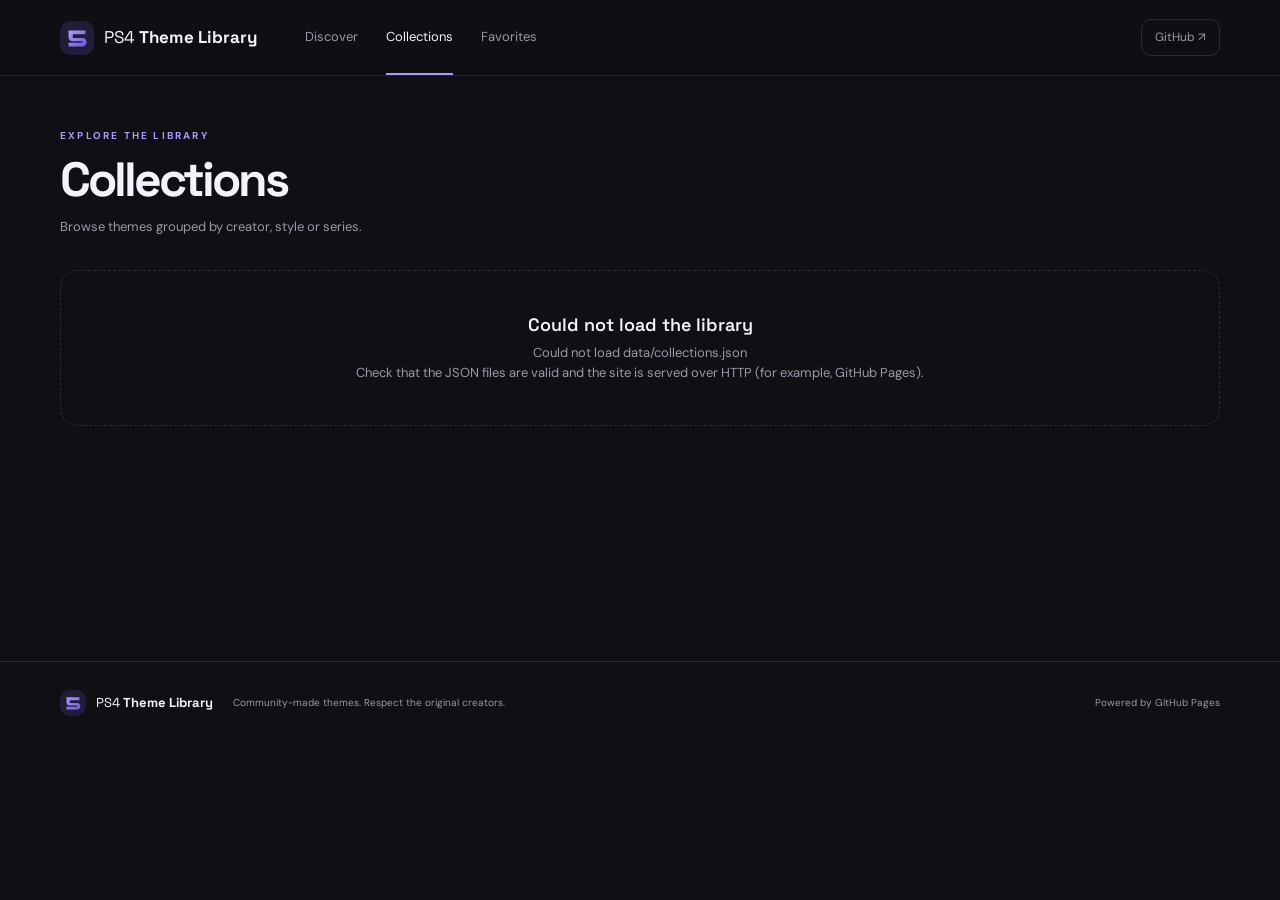
==== pages/collection.html @ 7df4ff46 "Add files via upload" ====
<!doctype html>
<html lang="en">
<head>
  <meta charset="utf-8"><meta name="viewport" content="width=device-width, initial-scale=1">
  <meta name="theme-color" content="#101014"><title>Collections · PS4 Theme Library</title>
  <link rel="icon" href="../assets/logo.svg" type="image/svg+xml"><link rel="stylesheet" href="../styles.css">
  <script defer src="../app.js"></script>
</head>
<body data-page="collections">
  <header class="site-header">
    <a class="brand" href="../"><img src="../assets/logo.svg" alt="" width="34" height="34"><span>PS4 <b>Theme Library</b></span></a>
    <nav class="main-nav"><a href="../">Discover</a><a class="active" href="collection.html">Collections</a><a href="favorites.html">Favorites</a></nav>
    <a class="github-link" href="https://github.com/" target="_blank" rel="noreferrer">GitHub ↗</a>
  </header>
  <main class="container page-container">
    <div class="page-intro"><p class="eyebrow">EXPLORE THE LIBRARY</p><h1>Collections</h1><p>Browse themes grouped by creator, style or series.</p></div>
    <div id="all-collections" class="collection-grid"><div class="loading-state">Loading collections…</div></div>
  </main>
  <footer class="site-footer"><a class="brand footer-brand" href="../"><img src="../assets/logo.svg" alt="" width="26" height="26"><span>PS4 <b>Theme Library</b></span></a><p>Community-made themes. Respect the original creators.</p><span>Powered by GitHub Pages</span></footer>
  <div id="toast" class="toast" role="status" aria-live="polite"></div>
</body></html>
---- styles.css ----
@import url('https://fonts.googleapis.com/css2?family=DM+Sans:wght@400;500;600;700&family=Space+Grotesk:wght@400;500;600;700&display=swap');
:root{color-scheme:dark;--bg:#101014;--panel:#17171e;--panel2:#1d1d26;--line:#2b2b36;--text:#f4f2fa;--muted:#9b98a8;--accent:#a99aff;--accent2:#7967e8;--radius:18px}
*{box-sizing:border-box}html{scroll-behavior:smooth}body{margin:0;background:var(--bg);color:var(--text);font-family:'DM Sans',sans-serif;line-height:1.55}a{color:inherit;text-decoration:none}button,input,select{font:inherit}.container{width:min(1160px,calc(100% - 44px));margin:0 auto}.site-header{height:76px;padding:0 max(22px,calc((100% - 1160px)/2));display:flex;align-items:center;gap:48px;border-bottom:1px solid rgba(255,255,255,.07);background:rgba(16,16,20,.92);position:sticky;top:0;z-index:10;backdrop-filter:blur(18px)}.brand{display:flex;align-items:center;gap:10px;font-family:'Space Grotesk',sans-serif;font-size:17px;white-space:nowrap}.brand img{border-radius:10px}.brand b{font-weight:700}.main-nav{display:flex;gap:28px;height:100%;align-items:center;color:var(--muted);font-size:13px}.main-nav a{height:100%;display:flex;align-items:center;position:relative}.main-nav a:hover,.main-nav a.active{color:var(--text)}.main-nav a.active:after{content:"";height:2px;background:var(--accent);position:absolute;bottom:0;left:0;right:0}.nav-count{font-size:10px;background:#343044;border-radius:20px;padding:1px 6px;margin-left:5px}.github-link{margin-left:auto;font-size:12px;color:var(--muted);border:1px solid var(--line);padding:8px 13px;border-radius:10px}.github-link:hover{color:var(--text);border-color:#61568e}.hero{min-height:430px;display:grid;grid-template-columns:1fr 1fr;align-items:center;position:relative;overflow:hidden;border-bottom:1px solid var(--line)}.hero-copy{padding:68px 0;position:relative;z-index:1}.eyebrow{color:var(--accent);font-size:10px;font-weight:700;letter-spacing:2.2px;margin:0 0 12px}.hero h1,.page-intro h1{font:700 clamp(42px,6vw,68px)/1.02 'Space Grotesk',sans-serif;letter-spacing:-3px;margin:0}.hero h1 span{color:var(--accent)}.hero-description{max-width:390px;color:var(--muted);font-size:15px;margin:20px 0 26px}.button{border:0;border-radius:11px;padding:11px 17px;font-weight:700;font-size:12px;cursor:pointer;display:inline-flex;align-items:center;justify-content:center;gap:12px;transition:.2s}.button:hover{transform:translateY(-2px)}.button-primary{background:var(--accent);color:#171321}.button-quiet{background:#24232e;color:var(--text);border:1px solid var(--line)}.hero-art{height:350px;position:relative;overflow:hidden;background:radial-gradient(ellipse at 60% 45%,#39305f 0%,#191724 45%,transparent 72%)}.orb{position:absolute;border-radius:50%;filter:blur(1px)}.orb-one{width:250px;height:250px;right:12%;top:10%;background:linear-gradient(135deg,#a99aff55,#5544a422);box-shadow:0 0 90px #8671ff33}.orb-two{width:130px;height:130px;right:5%;bottom:5%;background:#6d5bd522}.hero-console{position:absolute;width:340px;height:145px;right:10%;top:32%;transform:skewY(-12deg) rotate(-4deg);border-radius:20px;background:linear-gradient(145deg,#343341,#111116 70%);box-shadow:0 35px 55px #0009,inset 0 2px 2px #ffffff22}.hero-console:before{content:"";position:absolute;left:18px;right:18px;top:13px;height:2px;background:#aaa5bf44}.console-line{position:absolute;right:30px;top:25px;width:5px;height:5px;border-radius:50%;background:#b8aaff;box-shadow:0 0 12px #b8aaff}.console-light{position:absolute;left:22px;bottom:17px;width:80px;height:2px;background:#a99aff88}.hero-art-label{position:absolute;right:10%;bottom:15%;font-size:9px;letter-spacing:3px;color:#b8b1d6}.stats-row{display:flex;gap:65px;padding:26px 0 36px;border-bottom:1px solid var(--line)}.stats-row div{display:flex;align-items:baseline;gap:9px}.stats-row strong{font:600 24px 'Space Grotesk'}.stats-row span{font-size:12px;color:var(--muted)}.section-block{padding:46px 0 8px}.section-heading{display:flex;justify-content:space-between;align-items:end;margin-bottom:22px}.section-heading h2{font:600 27px 'Space Grotesk';margin:0;letter-spacing:-.8px}.section-heading .eyebrow{margin-bottom:4px}.text-link{font-size:12px;color:var(--accent)}.toolbar{display:grid;grid-template-columns:minmax(220px,1fr) 145px 180px 150px;gap:10px;margin-bottom:22px}.search-box{height:43px;border:1px solid var(--line);border-radius:11px;background:var(--panel);display:flex;align-items:center;padding:0 13px;gap:10px;color:var(--muted)}.search-box span{font-size:23px}.search-box input{border:0;outline:0;background:transparent;color:var(--text);width:100%;font-size:12px}.toolbar select{background:var(--panel);color:var(--text);border:1px solid var(--line);border-radius:11px;padding:0 11px;font-size:11px;outline:none}.theme-grid{display:grid;grid-template-columns:repeat(3,minmax(0,1fr));gap:18px}.theme-card{background:var(--panel);border:1px solid var(--line);border-radius:var(--radius);overflow:hidden;transition:.22s;min-width:0}.theme-card:hover,.collection-card:hover{transform:translateY(-4px);border-color:#514875;box-shadow:0 15px 35px #0003}.theme-image{display:block;position:relative;aspect-ratio:16/9;background:#242333;overflow:hidden}.theme-image img{width:100%;height:100%;object-fit:cover;display:block;transition:transform .35s}.theme-card:hover .theme-image img{transform:scale(1.04)}.type-pill{position:absolute;left:12px;top:12px;background:#11121bd9;border:1px solid #ffffff25;color:#eee;border-radius:20px;padding:4px 9px;font-size:9px;text-transform:uppercase;letter-spacing:1px}.favorite-button{position:absolute;right:11px;top:10px;width:32px;height:32px;border-radius:50%;border:1px solid #ffffff30;background:#11121bd9;color:white;cursor:pointer;font-size:16px}.favorite-button.is-favorite{color:#ff8fb1}.card-content{padding:15px}.card-topline{display:flex;align-items:center;justify-content:space-between;gap:8px}.card-title{font:600 16px 'Space Grotesk';margin:0;overflow:hidden;text-overflow:ellipsis;white-space:nowrap}.rating-mini{color:#e9c77a;font-size:11px;white-space:nowrap}.card-description{font-size:11px;color:var(--muted);margin:7px 0 13px;min-height:34px}.card-meta{display:flex;align-items:center;justify-content:space-between;color:var(--muted);font-size:10px}.card-meta a{color:var(--accent)}.collection-grid{display:grid;grid-template-columns:repeat(2,minmax(0,1fr));gap:18px}.collection-card{display:grid;grid-template-columns:42% 1fr;background:var(--panel);border:1px solid var(--line);border-radius:var(--radius);overflow:hidden;transition:.2s}.collection-card img{width:100%;height:100%;min-height:150px;object-fit:cover}.collection-card-content{padding:19px}.collection-card h3{font:600 18px 'Space Grotesk';margin:0 0 6px}.collection-card p{font-size:11px;color:var(--muted);margin:0 0 14px}.collection-card small{font-size:10px;color:var(--accent)}.compact-grid{grid-template-columns:repeat(3,minmax(0,1fr))}.compact-grid .card-description{display:none}.result-count{font-size:11px;color:var(--muted);margin:15px 0 0}.page-container{min-height:65vh;padding-top:52px;padding-bottom:60px}.page-intro{margin-bottom:32px}.page-intro h1{font-size:48px}.page-intro>p:last-child{color:var(--muted);font-size:13px}.detail-back{font-size:12px;color:var(--muted);display:inline-block;margin-bottom:25px}.detail-layout{display:grid;grid-template-columns:minmax(0,1.35fr) minmax(280px,.8fr);gap:36px;align-items:start}.detail-preview{width:100%;aspect-ratio:16/9;object-fit:cover;border-radius:var(--radius);border:1px solid var(--line);background:var(--panel)}.detail-info h1{font:700 clamp(30px,4vw,46px)/1.1 'Space Grotesk';letter-spacing:-1.5px;margin:10px 0}.detail-info>p{color:var(--muted);font-size:13px}.detail-actions{display:flex;gap:10px;flex-wrap:wrap;margin:22px 0}.metadata-list{border-top:1px solid var(--line);margin-top:22px}.metadata-row{display:flex;justify-content:space-between;gap:12px;padding:12px 0;border-bottom:1px solid var(--line);font-size:11px}.metadata-row span:first-child{color:var(--muted)}.tag-list{display:flex;gap:7px;flex-wrap:wrap;margin-top:16px}.tag{background:#292638;color:#c9c0ff;border-radius:20px;padding:5px 9px;font-size:10px}.rating-box{margin-top:22px;padding:17px;background:var(--panel);border:1px solid var(--line);border-radius:14px}.rating-box strong{font-size:12px}.stars{display:flex;gap:5px;margin-top:10px}.star-button{border:0;background:transparent;color:#514b61;font-size:25px;cursor:pointer;padding:0}.star-button.selected,.star-button:hover{color:#e9c77a}.empty-state,.loading-state{grid-column:1/-1;padding:42px 20px;text-align:center;color:var(--muted);border:1px dashed var(--line);border-radius:var(--radius);font-size:13px}.empty-state strong{display:block;color:var(--text);font:600 18px 'Space Grotesk';margin-bottom:7px}.site-footer{border-top:1px solid var(--line);padding:28px max(22px,calc((100% - 1160px)/2));display:flex;align-items:center;gap:20px;color:var(--muted);font-size:10px}.footer-brand{font-size:13px;color:var(--text)}.site-footer p{margin:0}.site-footer>span{margin-left:auto}.toast{position:fixed;bottom:22px;left:50%;transform:translate(-50%,20px);opacity:0;background:#292638;border:1px solid #514875;color:var(--text);padding:11px 17px;border-radius:10px;font-size:12px;z-index:30;pointer-events:none;transition:.2s}.toast.show{opacity:1;transform:translate(-50%,0)}.collection-detail-head{display:grid;grid-template-columns:240px 1fr;gap:25px;align-items:center;margin-bottom:35px}.collection-detail-head img{width:100%;aspect-ratio:16/9;object-fit:cover;border-radius:15px}.collection-detail-head h1{font:700 36px 'Space Grotesk';margin:0}.collection-detail-head p{color:var(--muted);font-size:12px}
@media(max-width:800px){.site-header{gap:20px}.main-nav{gap:15px}.hero{min-height:370px}.hero-art{transform:scale(.85);transform-origin:center right}.toolbar{grid-template-columns:1fr 1fr}.search-box{grid-column:1/-1}.theme-grid,.compact-grid{grid-template-columns:repeat(2,minmax(0,1fr))}.detail-layout{grid-template-columns:1fr}.detail-info{max-width:650px}}
@media(max-width:560px){.container{width:calc(100% - 32px)}.site-header{height:65px;padding:0 16px;gap:12px}.brand{font-size:13px;gap:7px}.brand img{width:29px;height:29px}.main-nav{gap:12px;font-size:10px}.github-link{display:none}.hero{display:block;min-height:390px}.hero-copy{padding:60px 0 40px}.hero h1{font-size:49px}.hero-art{position:absolute;right:-100px;bottom:-85px;width:320px;height:250px;opacity:.65}.hero-console{width:260px;height:110px}.stats-row{gap:20px;justify-content:space-between}.stats-row strong{font-size:20px}.stats-row span{font-size:10px}.section-block{padding-top:35px}.section-heading h2{font-size:23px}.toolbar{grid-template-columns:1fr 1fr}.toolbar select{height:42px}.theme-grid,.compact-grid{grid-template-columns:1fr 1fr;gap:10px}.card-content{padding:11px}.card-title{font-size:13px}.card-description{font-size:10px}.collection-grid{grid-template-columns:1fr}.collection-card{grid-template-columns:38% 1fr}.collection-card-content{padding:13px}.collection-card h3{font-size:15px}.page-container{padding-top:38px}.page-intro h1{font-size:40px}.site-footer{padding:24px 16px;flex-wrap:wrap;gap:10px}.site-footer>span{margin-left:0;width:100%}.collection-detail-head{grid-template-columns:1fr}.collection-detail-head img{max-height:190px}.collection-detail-head h1{font-size:30px}}
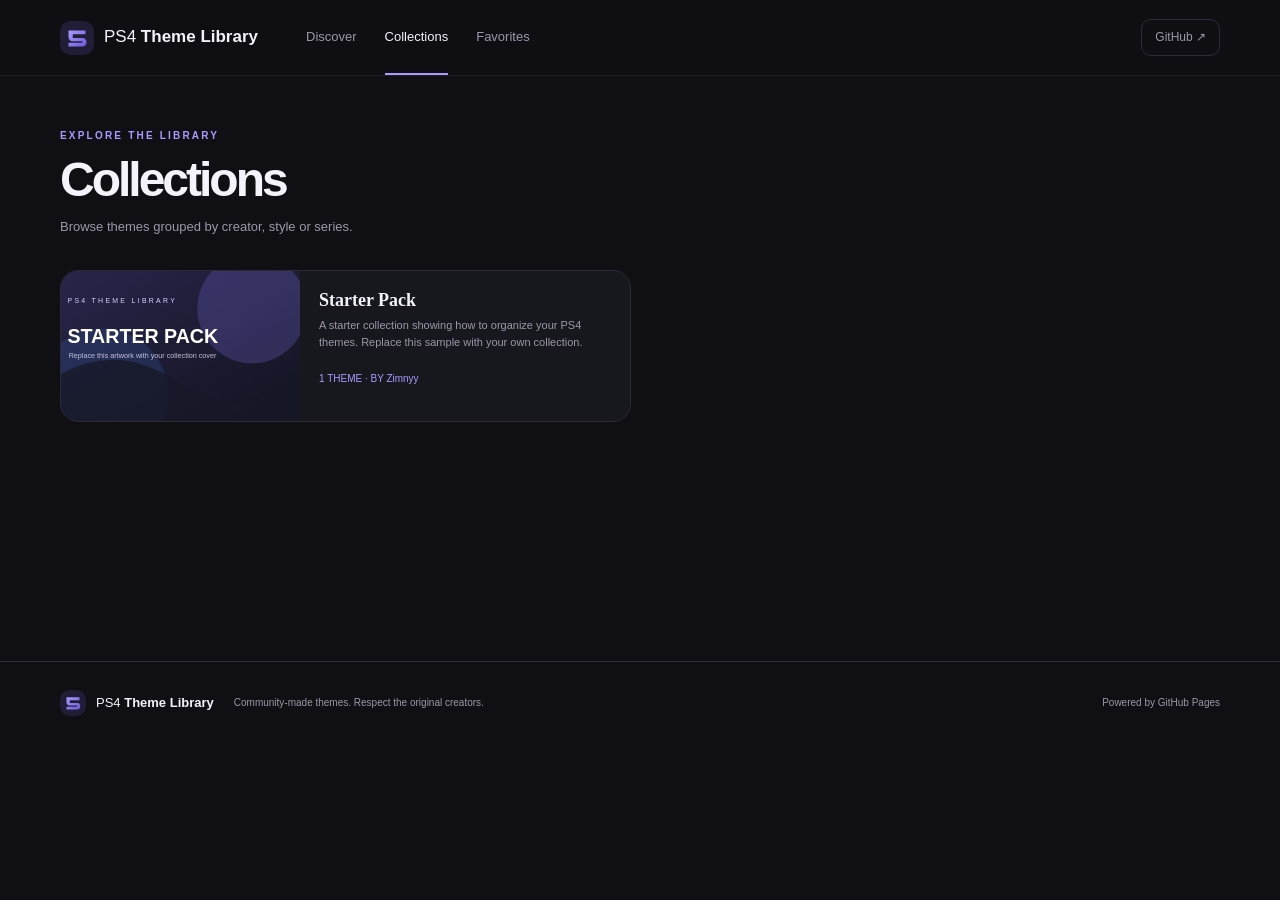
==== commit 9e673d07: "Fix site paths and add archive workflow Co-authored-by: copilot-swe-agent[bot] <198982749+Copilot@us" ====
--- a/pages/collection.html
+++ b/pages/collection.html
@@ -10,7 +10,7 @@
   <header class="site-header">
     <a class="brand" href="../"><img src="../assets/logo.svg" alt="" width="34" height="34"><span>PS4 <b>Theme Library</b></span></a>
     <nav class="main-nav"><a href="../">Discover</a><a class="active" href="collection.html">Collections</a><a href="favorites.html">Favorites</a></nav>
-    <a class="github-link" href="https://github.com/" target="_blank" rel="noreferrer">GitHub ↗</a>
+    <a class="github-link" href="https://github.com/ZimnyySTD/PS4-Themes" target="_blank" rel="noreferrer">GitHub ↗</a>
   </header>
   <main class="container page-container">
     <div class="page-intro"><p class="eyebrow">EXPLORE THE LIBRARY</p><h1>Collections</h1><p>Browse themes grouped by creator, style or series.</p></div>
--- a/styles.css
+++ b/styles.css
@@ -1,5 +1,4 @@
-@import url('https://fonts.googleapis.com/css2?family=DM+Sans:wght@400;500;600;700&family=Space+Grotesk:wght@400;500;600;700&display=swap');
 :root{color-scheme:dark;--bg:#101014;--panel:#17171e;--panel2:#1d1d26;--line:#2b2b36;--text:#f4f2fa;--muted:#9b98a8;--accent:#a99aff;--accent2:#7967e8;--radius:18px}
-*{box-sizing:border-box}html{scroll-behavior:smooth}body{margin:0;background:var(--bg);color:var(--text);font-family:'DM Sans',sans-serif;line-height:1.55}a{color:inherit;text-decoration:none}button,input,select{font:inherit}.container{width:min(1160px,calc(100% - 44px));margin:0 auto}.site-header{height:76px;padding:0 max(22px,calc((100% - 1160px)/2));display:flex;align-items:center;gap:48px;border-bottom:1px solid rgba(255,255,255,.07);background:rgba(16,16,20,.92);position:sticky;top:0;z-index:10;backdrop-filter:blur(18px)}.brand{display:flex;align-items:center;gap:10px;font-family:'Space Grotesk',sans-serif;font-size:17px;white-space:nowrap}.brand img{border-radius:10px}.brand b{font-weight:700}.main-nav{display:flex;gap:28px;height:100%;align-items:center;color:var(--muted);font-size:13px}.main-nav a{height:100%;display:flex;align-items:center;position:relative}.main-nav a:hover,.main-nav a.active{color:var(--text)}.main-nav a.active:after{content:"";height:2px;background:var(--accent);position:absolute;bottom:0;left:0;right:0}.nav-count{font-size:10px;background:#343044;border-radius:20px;padding:1px 6px;margin-left:5px}.github-link{margin-left:auto;font-size:12px;color:var(--muted);border:1px solid var(--line);padding:8px 13px;border-radius:10px}.github-link:hover{color:var(--text);border-color:#61568e}.hero{min-height:430px;display:grid;grid-template-columns:1fr 1fr;align-items:center;position:relative;overflow:hidden;border-bottom:1px solid var(--line)}.hero-copy{padding:68px 0;position:relative;z-index:1}.eyebrow{color:var(--accent);font-size:10px;font-weight:700;letter-spacing:2.2px;margin:0 0 12px}.hero h1,.page-intro h1{font:700 clamp(42px,6vw,68px)/1.02 'Space Grotesk',sans-serif;letter-spacing:-3px;margin:0}.hero h1 span{color:var(--accent)}.hero-description{max-width:390px;color:var(--muted);font-size:15px;margin:20px 0 26px}.button{border:0;border-radius:11px;padding:11px 17px;font-weight:700;font-size:12px;cursor:pointer;display:inline-flex;align-items:center;justify-content:center;gap:12px;transition:.2s}.button:hover{transform:translateY(-2px)}.button-primary{background:var(--accent);color:#171321}.button-quiet{background:#24232e;color:var(--text);border:1px solid var(--line)}.hero-art{height:350px;position:relative;overflow:hidden;background:radial-gradient(ellipse at 60% 45%,#39305f 0%,#191724 45%,transparent 72%)}.orb{position:absolute;border-radius:50%;filter:blur(1px)}.orb-one{width:250px;height:250px;right:12%;top:10%;background:linear-gradient(135deg,#a99aff55,#5544a422);box-shadow:0 0 90px #8671ff33}.orb-two{width:130px;height:130px;right:5%;bottom:5%;background:#6d5bd522}.hero-console{position:absolute;width:340px;height:145px;right:10%;top:32%;transform:skewY(-12deg) rotate(-4deg);border-radius:20px;background:linear-gradient(145deg,#343341,#111116 70%);box-shadow:0 35px 55px #0009,inset 0 2px 2px #ffffff22}.hero-console:before{content:"";position:absolute;left:18px;right:18px;top:13px;height:2px;background:#aaa5bf44}.console-line{position:absolute;right:30px;top:25px;width:5px;height:5px;border-radius:50%;background:#b8aaff;box-shadow:0 0 12px #b8aaff}.console-light{position:absolute;left:22px;bottom:17px;width:80px;height:2px;background:#a99aff88}.hero-art-label{position:absolute;right:10%;bottom:15%;font-size:9px;letter-spacing:3px;color:#b8b1d6}.stats-row{display:flex;gap:65px;padding:26px 0 36px;border-bottom:1px solid var(--line)}.stats-row div{display:flex;align-items:baseline;gap:9px}.stats-row strong{font:600 24px 'Space Grotesk'}.stats-row span{font-size:12px;color:var(--muted)}.section-block{padding:46px 0 8px}.section-heading{display:flex;justify-content:space-between;align-items:end;margin-bottom:22px}.section-heading h2{font:600 27px 'Space Grotesk';margin:0;letter-spacing:-.8px}.section-heading .eyebrow{margin-bottom:4px}.text-link{font-size:12px;color:var(--accent)}.toolbar{display:grid;grid-template-columns:minmax(220px,1fr) 145px 180px 150px;gap:10px;margin-bottom:22px}.search-box{height:43px;border:1px solid var(--line);border-radius:11px;background:var(--panel);display:flex;align-items:center;padding:0 13px;gap:10px;color:var(--muted)}.search-box span{font-size:23px}.search-box input{border:0;outline:0;background:transparent;color:var(--text);width:100%;font-size:12px}.toolbar select{background:var(--panel);color:var(--text);border:1px solid var(--line);border-radius:11px;padding:0 11px;font-size:11px;outline:none}.theme-grid{display:grid;grid-template-columns:repeat(3,minmax(0,1fr));gap:18px}.theme-card{background:var(--panel);border:1px solid var(--line);border-radius:var(--radius);overflow:hidden;transition:.22s;min-width:0}.theme-card:hover,.collection-card:hover{transform:translateY(-4px);border-color:#514875;box-shadow:0 15px 35px #0003}.theme-image{display:block;position:relative;aspect-ratio:16/9;background:#242333;overflow:hidden}.theme-image img{width:100%;height:100%;object-fit:cover;display:block;transition:transform .35s}.theme-card:hover .theme-image img{transform:scale(1.04)}.type-pill{position:absolute;left:12px;top:12px;background:#11121bd9;border:1px solid #ffffff25;color:#eee;border-radius:20px;padding:4px 9px;font-size:9px;text-transform:uppercase;letter-spacing:1px}.favorite-button{position:absolute;right:11px;top:10px;width:32px;height:32px;border-radius:50%;border:1px solid #ffffff30;background:#11121bd9;color:white;cursor:pointer;font-size:16px}.favorite-button.is-favorite{color:#ff8fb1}.card-content{padding:15px}.card-topline{display:flex;align-items:center;justify-content:space-between;gap:8px}.card-title{font:600 16px 'Space Grotesk';margin:0;overflow:hidden;text-overflow:ellipsis;white-space:nowrap}.rating-mini{color:#e9c77a;font-size:11px;white-space:nowrap}.card-description{font-size:11px;color:var(--muted);margin:7px 0 13px;min-height:34px}.card-meta{display:flex;align-items:center;justify-content:space-between;color:var(--muted);font-size:10px}.card-meta a{color:var(--accent)}.collection-grid{display:grid;grid-template-columns:repeat(2,minmax(0,1fr));gap:18px}.collection-card{display:grid;grid-template-columns:42% 1fr;background:var(--panel);border:1px solid var(--line);border-radius:var(--radius);overflow:hidden;transition:.2s}.collection-card img{width:100%;height:100%;min-height:150px;object-fit:cover}.collection-card-content{padding:19px}.collection-card h3{font:600 18px 'Space Grotesk';margin:0 0 6px}.collection-card p{font-size:11px;color:var(--muted);margin:0 0 14px}.collection-card small{font-size:10px;color:var(--accent)}.compact-grid{grid-template-columns:repeat(3,minmax(0,1fr))}.compact-grid .card-description{display:none}.result-count{font-size:11px;color:var(--muted);margin:15px 0 0}.page-container{min-height:65vh;padding-top:52px;padding-bottom:60px}.page-intro{margin-bottom:32px}.page-intro h1{font-size:48px}.page-intro>p:last-child{color:var(--muted);font-size:13px}.detail-back{font-size:12px;color:var(--muted);display:inline-block;margin-bottom:25px}.detail-layout{display:grid;grid-template-columns:minmax(0,1.35fr) minmax(280px,.8fr);gap:36px;align-items:start}.detail-preview{width:100%;aspect-ratio:16/9;object-fit:cover;border-radius:var(--radius);border:1px solid var(--line);background:var(--panel)}.detail-info h1{font:700 clamp(30px,4vw,46px)/1.1 'Space Grotesk';letter-spacing:-1.5px;margin:10px 0}.detail-info>p{color:var(--muted);font-size:13px}.detail-actions{display:flex;gap:10px;flex-wrap:wrap;margin:22px 0}.metadata-list{border-top:1px solid var(--line);margin-top:22px}.metadata-row{display:flex;justify-content:space-between;gap:12px;padding:12px 0;border-bottom:1px solid var(--line);font-size:11px}.metadata-row span:first-child{color:var(--muted)}.tag-list{display:flex;gap:7px;flex-wrap:wrap;margin-top:16px}.tag{background:#292638;color:#c9c0ff;border-radius:20px;padding:5px 9px;font-size:10px}.rating-box{margin-top:22px;padding:17px;background:var(--panel);border:1px solid var(--line);border-radius:14px}.rating-box strong{font-size:12px}.stars{display:flex;gap:5px;margin-top:10px}.star-button{border:0;background:transparent;color:#514b61;font-size:25px;cursor:pointer;padding:0}.star-button.selected,.star-button:hover{color:#e9c77a}.empty-state,.loading-state{grid-column:1/-1;padding:42px 20px;text-align:center;color:var(--muted);border:1px dashed var(--line);border-radius:var(--radius);font-size:13px}.empty-state strong{display:block;color:var(--text);font:600 18px 'Space Grotesk';margin-bottom:7px}.site-footer{border-top:1px solid var(--line);padding:28px max(22px,calc((100% - 1160px)/2));display:flex;align-items:center;gap:20px;color:var(--muted);font-size:10px}.footer-brand{font-size:13px;color:var(--text)}.site-footer p{margin:0}.site-footer>span{margin-left:auto}.toast{position:fixed;bottom:22px;left:50%;transform:translate(-50%,20px);opacity:0;background:#292638;border:1px solid #514875;color:var(--text);padding:11px 17px;border-radius:10px;font-size:12px;z-index:30;pointer-events:none;transition:.2s}.toast.show{opacity:1;transform:translate(-50%,0)}.collection-detail-head{display:grid;grid-template-columns:240px 1fr;gap:25px;align-items:center;margin-bottom:35px}.collection-detail-head img{width:100%;aspect-ratio:16/9;object-fit:cover;border-radius:15px}.collection-detail-head h1{font:700 36px 'Space Grotesk';margin:0}.collection-detail-head p{color:var(--muted);font-size:12px}
+*{box-sizing:border-box}html{scroll-behavior:smooth}body{margin:0;background:var(--bg);color:var(--text);font-family:'DM Sans',sans-serif;line-height:1.55}a{color:inherit;text-decoration:none}button,input,select{font:inherit}.theme-card{position:relative}.container{width:min(1160px,calc(100% - 44px));margin:0 auto}.site-header{height:76px;padding:0 max(22px,calc((100% - 1160px)/2));display:flex;align-items:center;gap:48px;border-bottom:1px solid rgba(255,255,255,.07);background:rgba(16,16,20,.92);position:sticky;top:0;z-index:10;backdrop-filter:blur(18px)}.brand{display:flex;align-items:center;gap:10px;font-family:'Space Grotesk',sans-serif;font-size:17px;white-space:nowrap}.brand img{border-radius:10px}.brand b{font-weight:700}.main-nav{display:flex;gap:28px;height:100%;align-items:center;color:var(--muted);font-size:13px}.main-nav a{height:100%;display:flex;align-items:center;position:relative}.main-nav a:hover,.main-nav a.active{color:var(--text)}.main-nav a.active:after{content:"";height:2px;background:var(--accent);position:absolute;bottom:0;left:0;right:0}.nav-count{font-size:10px;background:#343044;border-radius:20px;padding:1px 6px;margin-left:5px}.github-link{margin-left:auto;font-size:12px;color:var(--muted);border:1px solid var(--line);padding:8px 13px;border-radius:10px}.github-link:hover{color:var(--text);border-color:#61568e}.hero{min-height:430px;display:grid;grid-template-columns:1fr 1fr;align-items:center;position:relative;overflow:hidden;border-bottom:1px solid var(--line)}.hero-copy{padding:68px 0;position:relative;z-index:1}.eyebrow{color:var(--accent);font-size:10px;font-weight:700;letter-spacing:2.2px;margin:0 0 12px}.hero h1,.page-intro h1{font:700 clamp(42px,6vw,68px)/1.02 'Space Grotesk',sans-serif;letter-spacing:-3px;margin:0}.hero h1 span{color:var(--accent)}.hero-description{max-width:390px;color:var(--muted);font-size:15px;margin:20px 0 26px}.button{border:0;border-radius:11px;padding:11px 17px;font-weight:700;font-size:12px;cursor:pointer;display:inline-flex;align-items:center;justify-content:center;gap:12px;transition:.2s}.button:hover{transform:translateY(-2px)}.button-primary{background:var(--accent);color:#171321}.button-quiet{background:#24232e;color:var(--text);border:1px solid var(--line)}.hero-art{height:350px;position:relative;overflow:hidden;background:radial-gradient(ellipse at 60% 45%,#39305f 0%,#191724 45%,transparent 72%)}.orb{position:absolute;border-radius:50%;filter:blur(1px)}.orb-one{width:250px;height:250px;right:12%;top:10%;background:linear-gradient(135deg,#a99aff55,#5544a422);box-shadow:0 0 90px #8671ff33}.orb-two{width:130px;height:130px;right:5%;bottom:5%;background:#6d5bd522}.hero-console{position:absolute;width:340px;height:145px;right:10%;top:32%;transform:skewY(-12deg) rotate(-4deg);border-radius:20px;background:linear-gradient(145deg,#343341,#111116 70%);box-shadow:0 35px 55px #0009,inset 0 2px 2px #ffffff22}.hero-console:before{content:"";position:absolute;left:18px;right:18px;top:13px;height:2px;background:#aaa5bf44}.console-line{position:absolute;right:30px;top:25px;width:5px;height:5px;border-radius:50%;background:#b8aaff;box-shadow:0 0 12px #b8aaff}.console-light{position:absolute;left:22px;bottom:17px;width:80px;height:2px;background:#a99aff88}.hero-art-label{position:absolute;right:10%;bottom:15%;font-size:9px;letter-spacing:3px;color:#b8b1d6}.stats-row{display:flex;gap:65px;padding:26px 0 36px;border-bottom:1px solid var(--line)}.stats-row div{display:flex;align-items:baseline;gap:9px}.stats-row strong{font:600 24px 'Space Grotesk'}.stats-row span{font-size:12px;color:var(--muted)}.section-block{padding:46px 0 8px}.section-heading{display:flex;justify-content:space-between;align-items:end;margin-bottom:22px}.section-heading h2{font:600 27px 'Space Grotesk';margin:0;letter-spacing:-.8px}.section-heading .eyebrow{margin-bottom:4px}.text-link{font-size:12px;color:var(--accent)}.toolbar{display:grid;grid-template-columns:minmax(220px,1fr) 145px 180px 150px;gap:10px;margin-bottom:22px}.search-box{height:43px;border:1px solid var(--line);border-radius:11px;background:var(--panel);display:flex;align-items:center;padding:0 13px;gap:10px;color:var(--muted)}.search-box span{font-size:23px}.search-box input{border:0;outline:0;background:transparent;color:var(--text);width:100%;font-size:12px}.toolbar select{background:var(--panel);color:var(--text);border:1px solid var(--line);border-radius:11px;padding:0 11px;font-size:11px;outline:none}.theme-grid{display:grid;grid-template-columns:repeat(3,minmax(0,1fr));gap:18px}.theme-card{background:var(--panel);border:1px solid var(--line);border-radius:var(--radius);overflow:hidden;transition:.22s;min-width:0}.theme-card:hover,.collection-card:hover{transform:translateY(-4px);border-color:#514875;box-shadow:0 15px 35px #0003}.theme-image{display:block;position:relative;aspect-ratio:16/9;background:#242333;overflow:hidden}.theme-image img{width:100%;height:100%;object-fit:cover;display:block;transition:transform .35s}.theme-card:hover .theme-image img{transform:scale(1.04)}.type-pill{position:absolute;left:12px;top:12px;background:#11121bd9;border:1px solid #ffffff25;color:#eee;border-radius:20px;padding:4px 9px;font-size:9px;text-transform:uppercase;letter-spacing:1px}.favorite-button{position:absolute;right:11px;top:10px;width:32px;height:32px;border-radius:50%;border:1px solid #ffffff30;background:#11121bd9;color:white;cursor:pointer;font-size:16px}.favorite-button.is-favorite{color:#ff8fb1}.card-content{padding:15px}.card-topline{display:flex;align-items:center;justify-content:space-between;gap:8px}.card-title{font:600 16px 'Space Grotesk';margin:0;overflow:hidden;text-overflow:ellipsis;white-space:nowrap}.rating-mini{color:#e9c77a;font-size:11px;white-space:nowrap}.card-description{font-size:11px;color:var(--muted);margin:7px 0 13px;min-height:34px}.card-meta{display:flex;align-items:center;justify-content:space-between;color:var(--muted);font-size:10px}.card-meta a{color:var(--accent)}.collection-grid{display:grid;grid-template-columns:repeat(2,minmax(0,1fr));gap:18px}.collection-card{display:grid;grid-template-columns:42% 1fr;background:var(--panel);border:1px solid var(--line);border-radius:var(--radius);overflow:hidden;transition:.2s}.collection-card img{width:100%;height:100%;min-height:150px;object-fit:cover}.collection-card-content{padding:19px}.collection-card h3{font:600 18px 'Space Grotesk';margin:0 0 6px}.collection-card p{font-size:11px;color:var(--muted);margin:0 0 14px}.collection-card small{font-size:10px;color:var(--accent)}.compact-grid{grid-template-columns:repeat(3,minmax(0,1fr))}.compact-grid .card-description{display:none}.result-count{font-size:11px;color:var(--muted);margin:15px 0 0}.page-container{min-height:65vh;padding-top:52px;padding-bottom:60px}.page-intro{margin-bottom:32px}.page-intro h1{font-size:48px}.page-intro>p:last-child{color:var(--muted);font-size:13px}.detail-back{font-size:12px;color:var(--muted);display:inline-block;margin-bottom:25px}.detail-layout{display:grid;grid-template-columns:minmax(0,1.35fr) minmax(280px,.8fr);gap:36px;align-items:start}.detail-preview{width:100%;aspect-ratio:16/9;object-fit:cover;border-radius:var(--radius);border:1px solid var(--line);background:var(--panel)}.detail-info h1{font:700 clamp(30px,4vw,46px)/1.1 'Space Grotesk';letter-spacing:-1.5px;margin:10px 0}.detail-info>p{color:var(--muted);font-size:13px}.detail-actions{display:flex;gap:10px;flex-wrap:wrap;margin:22px 0}.metadata-list{border-top:1px solid var(--line);margin-top:22px}.metadata-row{display:flex;justify-content:space-between;gap:12px;padding:12px 0;border-bottom:1px solid var(--line);font-size:11px}.metadata-row span:first-child{color:var(--muted)}.tag-list{display:flex;gap:7px;flex-wrap:wrap;margin-top:16px}.tag{background:#292638;color:#c9c0ff;border-radius:20px;padding:5px 9px;font-size:10px}.rating-box{margin-top:22px;padding:17px;background:var(--panel);border:1px solid var(--line);border-radius:14px}.rating-box strong{font-size:12px}.stars{display:flex;gap:5px;margin-top:10px}.star-button{border:0;background:transparent;color:#514b61;font-size:25px;cursor:pointer;padding:0}.star-button.selected,.star-button:hover{color:#e9c77a}.empty-state,.loading-state{grid-column:1/-1;padding:42px 20px;text-align:center;color:var(--muted);border:1px dashed var(--line);border-radius:var(--radius);font-size:13px}.empty-state strong{display:block;color:var(--text);font:600 18px 'Space Grotesk';margin-bottom:7px}.site-footer{border-top:1px solid var(--line);padding:28px max(22px,calc((100% - 1160px)/2));display:flex;align-items:center;gap:20px;color:var(--muted);font-size:10px}.footer-brand{font-size:13px;color:var(--text)}.site-footer p{margin:0}.site-footer>span{margin-left:auto}.toast{position:fixed;bottom:22px;left:50%;transform:translate(-50%,20px);opacity:0;background:#292638;border:1px solid #514875;color:var(--text);padding:11px 17px;border-radius:10px;font-size:12px;z-index:30;pointer-events:none;transition:.2s}.toast.show{opacity:1;transform:translate(-50%,0)}.collection-detail-head{display:grid;grid-template-columns:240px 1fr;gap:25px;align-items:center;margin-bottom:35px}.collection-detail-head img{width:100%;aspect-ratio:16/9;object-fit:cover;border-radius:15px}.collection-detail-head h1{font:700 36px 'Space Grotesk';margin:0}.collection-detail-head p{color:var(--muted);font-size:12px}
 @media(max-width:800px){.site-header{gap:20px}.main-nav{gap:15px}.hero{min-height:370px}.hero-art{transform:scale(.85);transform-origin:center right}.toolbar{grid-template-columns:1fr 1fr}.search-box{grid-column:1/-1}.theme-grid,.compact-grid{grid-template-columns:repeat(2,minmax(0,1fr))}.detail-layout{grid-template-columns:1fr}.detail-info{max-width:650px}}
 @media(max-width:560px){.container{width:calc(100% - 32px)}.site-header{height:65px;padding:0 16px;gap:12px}.brand{font-size:13px;gap:7px}.brand img{width:29px;height:29px}.main-nav{gap:12px;font-size:10px}.github-link{display:none}.hero{display:block;min-height:390px}.hero-copy{padding:60px 0 40px}.hero h1{font-size:49px}.hero-art{position:absolute;right:-100px;bottom:-85px;width:320px;height:250px;opacity:.65}.hero-console{width:260px;height:110px}.stats-row{gap:20px;justify-content:space-between}.stats-row strong{font-size:20px}.stats-row span{font-size:10px}.section-block{padding-top:35px}.section-heading h2{font-size:23px}.toolbar{grid-template-columns:1fr 1fr}.toolbar select{height:42px}.theme-grid,.compact-grid{grid-template-columns:1fr 1fr;gap:10px}.card-content{padding:11px}.card-title{font-size:13px}.card-description{font-size:10px}.collection-grid{grid-template-columns:1fr}.collection-card{grid-template-columns:38% 1fr}.collection-card-content{padding:13px}.collection-card h3{font-size:15px}.page-container{padding-top:38px}.page-intro h1{font-size:40px}.site-footer{padding:24px 16px;flex-wrap:wrap;gap:10px}.site-footer>span{margin-left:0;width:100%}.collection-detail-head{grid-template-columns:1fr}.collection-detail-head img{max-height:190px}.collection-detail-head h1{font-size:30px}}
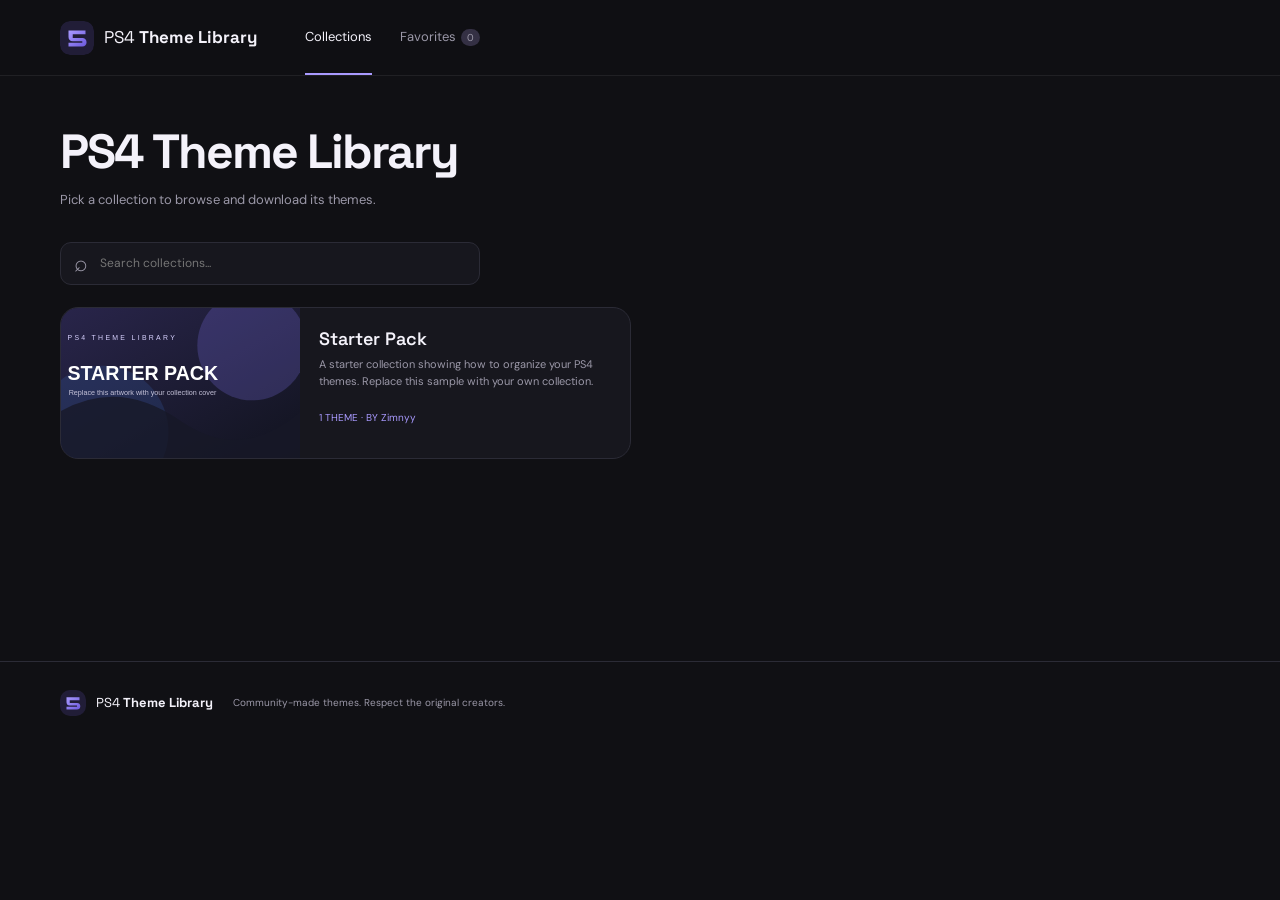
==== commit 40637077: "Add files via upload" ====
--- a/pages/collection.html
+++ b/pages/collection.html
@@ -2,20 +2,19 @@
 <html lang="en">
 <head>
   <meta charset="utf-8"><meta name="viewport" content="width=device-width, initial-scale=1">
-  <meta name="theme-color" content="#101014"><title>Collections · PS4 Theme Library</title>
+  <meta name="theme-color" content="#101014"><title>Collection · PS4 Theme Library</title>
   <link rel="icon" href="../assets/logo.svg" type="image/svg+xml"><link rel="stylesheet" href="../styles.css">
   <script defer src="../app.js"></script>
 </head>
-<body data-page="collections">
+<body data-page="collection">
   <header class="site-header">
     <a class="brand" href="../"><img src="../assets/logo.svg" alt="" width="34" height="34"><span>PS4 <b>Theme Library</b></span></a>
-    <nav class="main-nav"><a href="../">Discover</a><a class="active" href="collection.html">Collections</a><a href="favorites.html">Favorites</a></nav>
-    <a class="github-link" href="https://github.com/ZimnyySTD/PS4-Themes" target="_blank" rel="noreferrer">GitHub ↗</a>
+    <nav class="main-nav" aria-label="Main navigation"><a class="active" href="../">Collections</a><a class="" href="favorites.html">Favorites <span id="favorite-nav-count" class="nav-count">0</span></a></nav>
+    <a class="github-link" href="https://github.com/" target="_blank" rel="noreferrer">GitHub ↗</a>
   </header>
   <main class="container page-container">
-    <div class="page-intro"><p class="eyebrow">EXPLORE THE LIBRARY</p><h1>Collections</h1><p>Browse themes grouped by creator, style or series.</p></div>
-    <div id="all-collections" class="collection-grid"><div class="loading-state">Loading collections…</div></div>
+    <div id="collection-detail"><div class="loading-state">Loading collection…</div></div>
   </main>
-  <footer class="site-footer"><a class="brand footer-brand" href="../"><img src="../assets/logo.svg" alt="" width="26" height="26"><span>PS4 <b>Theme Library</b></span></a><p>Community-made themes. Respect the original creators.</p><span>Powered by GitHub Pages</span></footer>
+  <footer class="site-footer"><a class="brand footer-brand" href="../"><img src="../assets/logo.svg" alt="" width="26" height="26"><span>PS4 <b>Theme Library</b></span></a><p>Community-made themes. Respect the original creators.</p></footer>
   <div id="toast" class="toast" role="status" aria-live="polite"></div>
 </body></html>
--- a/styles.css
+++ b/styles.css
@@ -1,4 +1,8 @@
+@import url('https://fonts.googleapis.com/css2?family=DM+Sans:wght@400;500;600;700&family=Space+Grotesk:wght@400;500;600;700&display=swap');
 :root{color-scheme:dark;--bg:#101014;--panel:#17171e;--panel2:#1d1d26;--line:#2b2b36;--text:#f4f2fa;--muted:#9b98a8;--accent:#a99aff;--accent2:#7967e8;--radius:18px}
-*{box-sizing:border-box}html{scroll-behavior:smooth}body{margin:0;background:var(--bg);color:var(--text);font-family:'DM Sans',sans-serif;line-height:1.55}a{color:inherit;text-decoration:none}button,input,select{font:inherit}.theme-card{position:relative}.container{width:min(1160px,calc(100% - 44px));margin:0 auto}.site-header{height:76px;padding:0 max(22px,calc((100% - 1160px)/2));display:flex;align-items:center;gap:48px;border-bottom:1px solid rgba(255,255,255,.07);background:rgba(16,16,20,.92);position:sticky;top:0;z-index:10;backdrop-filter:blur(18px)}.brand{display:flex;align-items:center;gap:10px;font-family:'Space Grotesk',sans-serif;font-size:17px;white-space:nowrap}.brand img{border-radius:10px}.brand b{font-weight:700}.main-nav{display:flex;gap:28px;height:100%;align-items:center;color:var(--muted);font-size:13px}.main-nav a{height:100%;display:flex;align-items:center;position:relative}.main-nav a:hover,.main-nav a.active{color:var(--text)}.main-nav a.active:after{content:"";height:2px;background:var(--accent);position:absolute;bottom:0;left:0;right:0}.nav-count{font-size:10px;background:#343044;border-radius:20px;padding:1px 6px;margin-left:5px}.github-link{margin-left:auto;font-size:12px;color:var(--muted);border:1px solid var(--line);padding:8px 13px;border-radius:10px}.github-link:hover{color:var(--text);border-color:#61568e}.hero{min-height:430px;display:grid;grid-template-columns:1fr 1fr;align-items:center;position:relative;overflow:hidden;border-bottom:1px solid var(--line)}.hero-copy{padding:68px 0;position:relative;z-index:1}.eyebrow{color:var(--accent);font-size:10px;font-weight:700;letter-spacing:2.2px;margin:0 0 12px}.hero h1,.page-intro h1{font:700 clamp(42px,6vw,68px)/1.02 'Space Grotesk',sans-serif;letter-spacing:-3px;margin:0}.hero h1 span{color:var(--accent)}.hero-description{max-width:390px;color:var(--muted);font-size:15px;margin:20px 0 26px}.button{border:0;border-radius:11px;padding:11px 17px;font-weight:700;font-size:12px;cursor:pointer;display:inline-flex;align-items:center;justify-content:center;gap:12px;transition:.2s}.button:hover{transform:translateY(-2px)}.button-primary{background:var(--accent);color:#171321}.button-quiet{background:#24232e;color:var(--text);border:1px solid var(--line)}.hero-art{height:350px;position:relative;overflow:hidden;background:radial-gradient(ellipse at 60% 45%,#39305f 0%,#191724 45%,transparent 72%)}.orb{position:absolute;border-radius:50%;filter:blur(1px)}.orb-one{width:250px;height:250px;right:12%;top:10%;background:linear-gradient(135deg,#a99aff55,#5544a422);box-shadow:0 0 90px #8671ff33}.orb-two{width:130px;height:130px;right:5%;bottom:5%;background:#6d5bd522}.hero-console{position:absolute;width:340px;height:145px;right:10%;top:32%;transform:skewY(-12deg) rotate(-4deg);border-radius:20px;background:linear-gradient(145deg,#343341,#111116 70%);box-shadow:0 35px 55px #0009,inset 0 2px 2px #ffffff22}.hero-console:before{content:"";position:absolute;left:18px;right:18px;top:13px;height:2px;background:#aaa5bf44}.console-line{position:absolute;right:30px;top:25px;width:5px;height:5px;border-radius:50%;background:#b8aaff;box-shadow:0 0 12px #b8aaff}.console-light{position:absolute;left:22px;bottom:17px;width:80px;height:2px;background:#a99aff88}.hero-art-label{position:absolute;right:10%;bottom:15%;font-size:9px;letter-spacing:3px;color:#b8b1d6}.stats-row{display:flex;gap:65px;padding:26px 0 36px;border-bottom:1px solid var(--line)}.stats-row div{display:flex;align-items:baseline;gap:9px}.stats-row strong{font:600 24px 'Space Grotesk'}.stats-row span{font-size:12px;color:var(--muted)}.section-block{padding:46px 0 8px}.section-heading{display:flex;justify-content:space-between;align-items:end;margin-bottom:22px}.section-heading h2{font:600 27px 'Space Grotesk';margin:0;letter-spacing:-.8px}.section-heading .eyebrow{margin-bottom:4px}.text-link{font-size:12px;color:var(--accent)}.toolbar{display:grid;grid-template-columns:minmax(220px,1fr) 145px 180px 150px;gap:10px;margin-bottom:22px}.search-box{height:43px;border:1px solid var(--line);border-radius:11px;background:var(--panel);display:flex;align-items:center;padding:0 13px;gap:10px;color:var(--muted)}.search-box span{font-size:23px}.search-box input{border:0;outline:0;background:transparent;color:var(--text);width:100%;font-size:12px}.toolbar select{background:var(--panel);color:var(--text);border:1px solid var(--line);border-radius:11px;padding:0 11px;font-size:11px;outline:none}.theme-grid{display:grid;grid-template-columns:repeat(3,minmax(0,1fr));gap:18px}.theme-card{background:var(--panel);border:1px solid var(--line);border-radius:var(--radius);overflow:hidden;transition:.22s;min-width:0}.theme-card:hover,.collection-card:hover{transform:translateY(-4px);border-color:#514875;box-shadow:0 15px 35px #0003}.theme-image{display:block;position:relative;aspect-ratio:16/9;background:#242333;overflow:hidden}.theme-image img{width:100%;height:100%;object-fit:cover;display:block;transition:transform .35s}.theme-card:hover .theme-image img{transform:scale(1.04)}.type-pill{position:absolute;left:12px;top:12px;background:#11121bd9;border:1px solid #ffffff25;color:#eee;border-radius:20px;padding:4px 9px;font-size:9px;text-transform:uppercase;letter-spacing:1px}.favorite-button{position:absolute;right:11px;top:10px;width:32px;height:32px;border-radius:50%;border:1px solid #ffffff30;background:#11121bd9;color:white;cursor:pointer;font-size:16px}.favorite-button.is-favorite{color:#ff8fb1}.card-content{padding:15px}.card-topline{display:flex;align-items:center;justify-content:space-between;gap:8px}.card-title{font:600 16px 'Space Grotesk';margin:0;overflow:hidden;text-overflow:ellipsis;white-space:nowrap}.rating-mini{color:#e9c77a;font-size:11px;white-space:nowrap}.card-description{font-size:11px;color:var(--muted);margin:7px 0 13px;min-height:34px}.card-meta{display:flex;align-items:center;justify-content:space-between;color:var(--muted);font-size:10px}.card-meta a{color:var(--accent)}.collection-grid{display:grid;grid-template-columns:repeat(2,minmax(0,1fr));gap:18px}.collection-card{display:grid;grid-template-columns:42% 1fr;background:var(--panel);border:1px solid var(--line);border-radius:var(--radius);overflow:hidden;transition:.2s}.collection-card img{width:100%;height:100%;min-height:150px;object-fit:cover}.collection-card-content{padding:19px}.collection-card h3{font:600 18px 'Space Grotesk';margin:0 0 6px}.collection-card p{font-size:11px;color:var(--muted);margin:0 0 14px}.collection-card small{font-size:10px;color:var(--accent)}.compact-grid{grid-template-columns:repeat(3,minmax(0,1fr))}.compact-grid .card-description{display:none}.result-count{font-size:11px;color:var(--muted);margin:15px 0 0}.page-container{min-height:65vh;padding-top:52px;padding-bottom:60px}.page-intro{margin-bottom:32px}.page-intro h1{font-size:48px}.page-intro>p:last-child{color:var(--muted);font-size:13px}.detail-back{font-size:12px;color:var(--muted);display:inline-block;margin-bottom:25px}.detail-layout{display:grid;grid-template-columns:minmax(0,1.35fr) minmax(280px,.8fr);gap:36px;align-items:start}.detail-preview{width:100%;aspect-ratio:16/9;object-fit:cover;border-radius:var(--radius);border:1px solid var(--line);background:var(--panel)}.detail-info h1{font:700 clamp(30px,4vw,46px)/1.1 'Space Grotesk';letter-spacing:-1.5px;margin:10px 0}.detail-info>p{color:var(--muted);font-size:13px}.detail-actions{display:flex;gap:10px;flex-wrap:wrap;margin:22px 0}.metadata-list{border-top:1px solid var(--line);margin-top:22px}.metadata-row{display:flex;justify-content:space-between;gap:12px;padding:12px 0;border-bottom:1px solid var(--line);font-size:11px}.metadata-row span:first-child{color:var(--muted)}.tag-list{display:flex;gap:7px;flex-wrap:wrap;margin-top:16px}.tag{background:#292638;color:#c9c0ff;border-radius:20px;padding:5px 9px;font-size:10px}.rating-box{margin-top:22px;padding:17px;background:var(--panel);border:1px solid var(--line);border-radius:14px}.rating-box strong{font-size:12px}.stars{display:flex;gap:5px;margin-top:10px}.star-button{border:0;background:transparent;color:#514b61;font-size:25px;cursor:pointer;padding:0}.star-button.selected,.star-button:hover{color:#e9c77a}.empty-state,.loading-state{grid-column:1/-1;padding:42px 20px;text-align:center;color:var(--muted);border:1px dashed var(--line);border-radius:var(--radius);font-size:13px}.empty-state strong{display:block;color:var(--text);font:600 18px 'Space Grotesk';margin-bottom:7px}.site-footer{border-top:1px solid var(--line);padding:28px max(22px,calc((100% - 1160px)/2));display:flex;align-items:center;gap:20px;color:var(--muted);font-size:10px}.footer-brand{font-size:13px;color:var(--text)}.site-footer p{margin:0}.site-footer>span{margin-left:auto}.toast{position:fixed;bottom:22px;left:50%;transform:translate(-50%,20px);opacity:0;background:#292638;border:1px solid #514875;color:var(--text);padding:11px 17px;border-radius:10px;font-size:12px;z-index:30;pointer-events:none;transition:.2s}.toast.show{opacity:1;transform:translate(-50%,0)}.collection-detail-head{display:grid;grid-template-columns:240px 1fr;gap:25px;align-items:center;margin-bottom:35px}.collection-detail-head img{width:100%;aspect-ratio:16/9;object-fit:cover;border-radius:15px}.collection-detail-head h1{font:700 36px 'Space Grotesk';margin:0}.collection-detail-head p{color:var(--muted);font-size:12px}
+*{box-sizing:border-box}html{scroll-behavior:smooth}body{margin:0;background:var(--bg);color:var(--text);font-family:'DM Sans',sans-serif;line-height:1.55}a{color:inherit;text-decoration:none}button,input,select{font:inherit}.container{width:min(1160px,calc(100% - 44px));margin:0 auto}.site-header{height:76px;padding:0 max(22px,calc((100% - 1160px)/2));display:flex;align-items:center;gap:48px;border-bottom:1px solid rgba(255,255,255,.07);background:rgba(16,16,20,.92);position:sticky;top:0;z-index:10;backdrop-filter:blur(18px)}.brand{display:flex;align-items:center;gap:10px;font-family:'Space Grotesk',sans-serif;font-size:17px;white-space:nowrap}.brand img{border-radius:10px}.brand b{font-weight:700}.main-nav{display:flex;gap:28px;height:100%;align-items:center;color:var(--muted);font-size:13px}.main-nav a{height:100%;display:flex;align-items:center;position:relative}.main-nav a:hover,.main-nav a.active{color:var(--text)}.main-nav a.active:after{content:"";height:2px;background:var(--accent);position:absolute;bottom:0;left:0;right:0}.nav-count{font-size:10px;background:#343044;border-radius:20px;padding:1px 6px;margin-left:5px}.github-link{margin-left:auto;font-size:12px;color:var(--muted);border:1px solid var(--line);padding:8px 13px;border-radius:10px}.github-link:hover{color:var(--text);border-color:#61568e}.hero{min-height:430px;display:grid;grid-template-columns:1fr 1fr;align-items:center;position:relative;overflow:hidden;border-bottom:1px solid var(--line)}.hero-copy{padding:68px 0;position:relative;z-index:1}.eyebrow{color:var(--accent);font-size:10px;font-weight:700;letter-spacing:2.2px;margin:0 0 12px}.hero h1,.page-intro h1{font:700 clamp(42px,6vw,68px)/1.02 'Space Grotesk',sans-serif;letter-spacing:-3px;margin:0}.hero h1 span{color:var(--accent)}.hero-description{max-width:390px;color:var(--muted);font-size:15px;margin:20px 0 26px}.button{border:0;border-radius:11px;padding:11px 17px;font-weight:700;font-size:12px;cursor:pointer;display:inline-flex;align-items:center;justify-content:center;gap:12px;transition:.2s}.button:hover{transform:translateY(-2px)}.button-primary{background:var(--accent);color:#171321}.button-quiet{background:#24232e;color:var(--text);border:1px solid var(--line)}.hero-art{height:350px;position:relative;overflow:hidden;background:radial-gradient(ellipse at 60% 45%,#39305f 0%,#191724 45%,transparent 72%)}.orb{position:absolute;border-radius:50%;filter:blur(1px)}.orb-one{width:250px;height:250px;right:12%;top:10%;background:linear-gradient(135deg,#a99aff55,#5544a422);box-shadow:0 0 90px #8671ff33}.orb-two{width:130px;height:130px;right:5%;bottom:5%;background:#6d5bd522}.hero-console{position:absolute;width:340px;height:145px;right:10%;top:32%;transform:skewY(-12deg) rotate(-4deg);border-radius:20px;background:linear-gradient(145deg,#343341,#111116 70%);box-shadow:0 35px 55px #0009,inset 0 2px 2px #ffffff22}.hero-console:before{content:"";position:absolute;left:18px;right:18px;top:13px;height:2px;background:#aaa5bf44}.console-line{position:absolute;right:30px;top:25px;width:5px;height:5px;border-radius:50%;background:#b8aaff;box-shadow:0 0 12px #b8aaff}.console-light{position:absolute;left:22px;bottom:17px;width:80px;height:2px;background:#a99aff88}.hero-art-label{position:absolute;right:10%;bottom:15%;font-size:9px;letter-spacing:3px;color:#b8b1d6}.stats-row{display:flex;gap:65px;padding:26px 0 36px;border-bottom:1px solid var(--line)}.stats-row div{display:flex;align-items:baseline;gap:9px}.stats-row strong{font:600 24px 'Space Grotesk'}.stats-row span{font-size:12px;color:var(--muted)}.section-block{padding:46px 0 8px}.section-heading{display:flex;justify-content:space-between;align-items:end;margin-bottom:22px}.section-heading h2{font:600 27px 'Space Grotesk';margin:0;letter-spacing:-.8px}.section-heading .eyebrow{margin-bottom:4px}.text-link{font-size:12px;color:var(--accent)}.toolbar{display:grid;grid-template-columns:minmax(220px,1fr) 145px 180px 150px;gap:10px;margin-bottom:22px}.search-box{height:43px;border:1px solid var(--line);border-radius:11px;background:var(--panel);display:flex;align-items:center;padding:0 13px;gap:10px;color:var(--muted)}.search-box span{font-size:23px}.search-box input{border:0;outline:0;background:transparent;color:var(--text);width:100%;font-size:12px}.toolbar select{background:var(--panel);color:var(--text);border:1px solid var(--line);border-radius:11px;padding:0 11px;font-size:11px;outline:none}.theme-grid{display:grid;grid-template-columns:repeat(3,minmax(0,1fr));gap:18px}.theme-card{background:var(--panel);border:1px solid var(--line);border-radius:var(--radius);overflow:hidden;transition:.22s;min-width:0}.theme-card:hover,.collection-card:hover{transform:translateY(-4px);border-color:#514875;box-shadow:0 15px 35px #0003}.theme-image{display:block;position:relative;aspect-ratio:16/9;background:#242333;overflow:hidden}.theme-image img{width:100%;height:100%;object-fit:cover;display:block;transition:transform .35s}.theme-card:hover .theme-image img{transform:scale(1.04)}.type-pill{position:absolute;left:12px;top:12px;background:#11121bd9;border:1px solid #ffffff25;color:#eee;border-radius:20px;padding:4px 9px;font-size:9px;text-transform:uppercase;letter-spacing:1px}.favorite-button{position:absolute;right:11px;top:10px;width:32px;height:32px;border-radius:50%;border:1px solid #ffffff30;background:#11121bd9;color:white;cursor:pointer;font-size:16px}.favorite-button.is-favorite{color:#ff8fb1}.card-content{padding:15px}.card-topline{display:flex;align-items:center;justify-content:space-between;gap:8px}.card-title{font:600 16px 'Space Grotesk';margin:0;overflow:hidden;text-overflow:ellipsis;white-space:nowrap}.rating-mini{color:#e9c77a;font-size:11px;white-space:nowrap}.card-description{font-size:11px;color:var(--muted);margin:7px 0 13px;min-height:34px}.card-meta{display:flex;align-items:center;justify-content:space-between;color:var(--muted);font-size:10px}.card-meta a{color:var(--accent)}.collection-grid{display:grid;grid-template-columns:repeat(2,minmax(0,1fr));gap:18px}.collection-card{display:grid;grid-template-columns:42% 1fr;background:var(--panel);border:1px solid var(--line);border-radius:var(--radius);overflow:hidden;transition:.2s}.collection-card img{width:100%;height:100%;min-height:150px;object-fit:cover}.collection-card-content{padding:19px}.collection-card h3{font:600 18px 'Space Grotesk';margin:0 0 6px}.collection-card p{font-size:11px;color:var(--muted);margin:0 0 14px}.collection-card small{font-size:10px;color:var(--accent)}.compact-grid{grid-template-columns:repeat(3,minmax(0,1fr))}.compact-grid .card-description{display:none}.result-count{font-size:11px;color:var(--muted);margin:15px 0 0}.page-container{min-height:65vh;padding-top:52px;padding-bottom:60px}.page-intro{margin-bottom:32px}.page-intro h1{font-size:48px}.page-intro>p:last-child{color:var(--muted);font-size:13px}.detail-back{font-size:12px;color:var(--muted);display:inline-block;margin-bottom:25px}.detail-layout{display:grid;grid-template-columns:minmax(0,1.35fr) minmax(280px,.8fr);gap:36px;align-items:start}.detail-preview{width:100%;aspect-ratio:16/9;object-fit:cover;border-radius:var(--radius);border:1px solid var(--line);background:var(--panel)}.detail-info h1{font:700 clamp(30px,4vw,46px)/1.1 'Space Grotesk';letter-spacing:-1.5px;margin:10px 0}.detail-info>p{color:var(--muted);font-size:13px}.detail-actions{display:flex;gap:10px;flex-wrap:wrap;margin:22px 0}.metadata-list{border-top:1px solid var(--line);margin-top:22px}.metadata-row{display:flex;justify-content:space-between;gap:12px;padding:12px 0;border-bottom:1px solid var(--line);font-size:11px}.metadata-row span:first-child{color:var(--muted)}.tag-list{display:flex;gap:7px;flex-wrap:wrap;margin-top:16px}.tag{background:#292638;color:#c9c0ff;border-radius:20px;padding:5px 9px;font-size:10px}.rating-box{margin-top:22px;padding:17px;background:var(--panel);border:1px solid var(--line);border-radius:14px}.rating-box strong{font-size:12px}.stars{display:flex;gap:5px;margin-top:10px}.star-button{border:0;background:transparent;color:#514b61;font-size:25px;cursor:pointer;padding:0}.star-button.selected,.star-button:hover{color:#e9c77a}.empty-state,.loading-state{grid-column:1/-1;padding:42px 20px;text-align:center;color:var(--muted);border:1px dashed var(--line);border-radius:var(--radius);font-size:13px}.empty-state strong{display:block;color:var(--text);font:600 18px 'Space Grotesk';margin-bottom:7px}.site-footer{border-top:1px solid var(--line);padding:28px max(22px,calc((100% - 1160px)/2));display:flex;align-items:center;gap:20px;color:var(--muted);font-size:10px}.footer-brand{font-size:13px;color:var(--text)}.site-footer p{margin:0}.site-footer>span{margin-left:auto}.toast{position:fixed;bottom:22px;left:50%;transform:translate(-50%,20px);opacity:0;background:#292638;border:1px solid #514875;color:var(--text);padding:11px 17px;border-radius:10px;font-size:12px;z-index:30;pointer-events:none;transition:.2s}.toast.show{opacity:1;transform:translate(-50%,0)}.collection-detail-head{display:grid;grid-template-columns:240px 1fr;gap:25px;align-items:center;margin-bottom:35px}.collection-detail-head img{width:100%;aspect-ratio:16/9;object-fit:cover;border-radius:15px}.collection-detail-head h1{font:700 36px 'Space Grotesk';margin:0}.collection-detail-head p{color:var(--muted);font-size:12px}
 @media(max-width:800px){.site-header{gap:20px}.main-nav{gap:15px}.hero{min-height:370px}.hero-art{transform:scale(.85);transform-origin:center right}.toolbar{grid-template-columns:1fr 1fr}.search-box{grid-column:1/-1}.theme-grid,.compact-grid{grid-template-columns:repeat(2,minmax(0,1fr))}.detail-layout{grid-template-columns:1fr}.detail-info{max-width:650px}}
 @media(max-width:560px){.container{width:calc(100% - 32px)}.site-header{height:65px;padding:0 16px;gap:12px}.brand{font-size:13px;gap:7px}.brand img{width:29px;height:29px}.main-nav{gap:12px;font-size:10px}.github-link{display:none}.hero{display:block;min-height:390px}.hero-copy{padding:60px 0 40px}.hero h1{font-size:49px}.hero-art{position:absolute;right:-100px;bottom:-85px;width:320px;height:250px;opacity:.65}.hero-console{width:260px;height:110px}.stats-row{gap:20px;justify-content:space-between}.stats-row strong{font-size:20px}.stats-row span{font-size:10px}.section-block{padding-top:35px}.section-heading h2{font-size:23px}.toolbar{grid-template-columns:1fr 1fr}.toolbar select{height:42px}.theme-grid,.compact-grid{grid-template-columns:1fr 1fr;gap:10px}.card-content{padding:11px}.card-title{font-size:13px}.card-description{font-size:10px}.collection-grid{grid-template-columns:1fr}.collection-card{grid-template-columns:38% 1fr}.collection-card-content{padding:13px}.collection-card h3{font-size:15px}.page-container{padding-top:38px}.page-intro h1{font-size:40px}.site-footer{padding:24px 16px;flex-wrap:wrap;gap:10px}.site-footer>span{margin-left:0;width:100%}.collection-detail-head{grid-template-columns:1fr}.collection-detail-head img{max-height:190px}.collection-detail-head h1{font-size:30px}}
+.collection-search{margin-bottom:22px;max-width:420px}.page-intro h1{letter-spacing:-2px}.collection-detail-head small{color:var(--accent);font-size:11px}.muted-small{font-size:11px;color:var(--muted);margin:10px 0 0}.detail-notes{font-size:12px;color:var(--muted)}.collection-detail-head .detail-actions{margin:16px 0 0}.collection-detail-head .detail-actions:empty{display:none}.section-heading h2{margin-bottom:0}code{background:#24232e;padding:1px 5px;border-radius:5px}
+@media(max-width:560px){.collection-search{max-width:none}}
+.theme-card{position:relative}
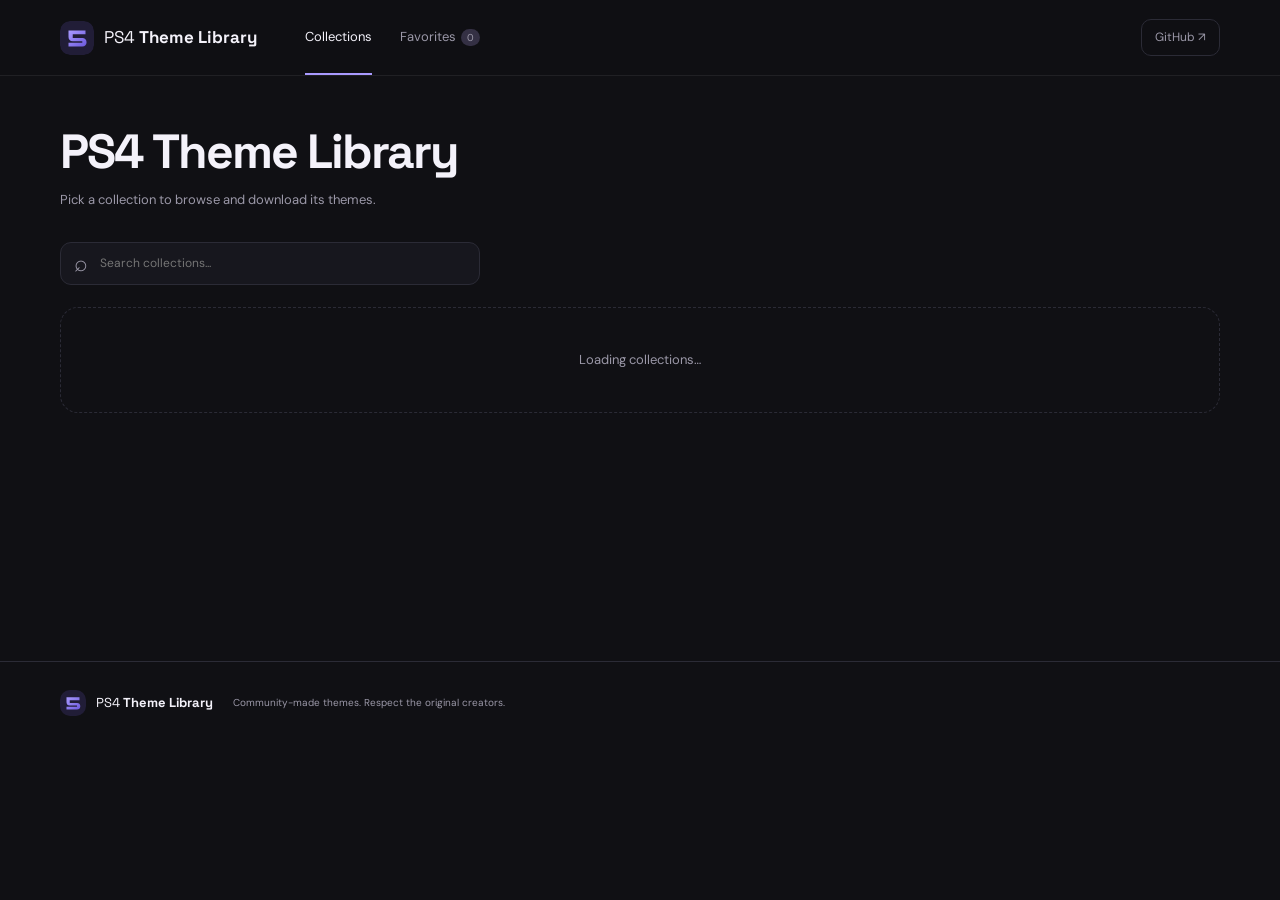
==== commit 0954f54c: "pushg" ====
--- a/pages/collection.html
+++ b/pages/collection.html
@@ -3,8 +3,8 @@
 <head>
   <meta charset="utf-8"><meta name="viewport" content="width=device-width, initial-scale=1">
   <meta name="theme-color" content="#101014"><title>Collection · PS4 Theme Library</title>
-  <link rel="icon" href="../assets/logo.svg" type="image/svg+xml"><link rel="stylesheet" href="../styles.css">
-  <script defer src="../app.js"></script>
+  <link rel="icon" href="../assets/logo.svg" type="image/svg+xml"><link rel="stylesheet" href="../styles.css?v=4">
+  <script defer src="../app.js?v=4"></script>
 </head>
 <body data-page="collection">
   <header class="site-header">
@@ -17,4 +17,5 @@
   </main>
   <footer class="site-footer"><a class="brand footer-brand" href="../"><img src="../assets/logo.svg" alt="" width="26" height="26"><span>PS4 <b>Theme Library</b></span></a><p>Community-made themes. Respect the original creators.</p></footer>
   <div id="toast" class="toast" role="status" aria-live="polite"></div>
+  <script>setTimeout(function(){var el=document.querySelector(".loading-state");if(el){el.innerHTML="<strong>Still loading…</strong>"+(window.__ps4tl?"The data is taking too long to load. Refresh the page; if it keeps happening, open the browser console (F12) to see which file failed.":"The site script (app.js) did not start. Make sure app.js is in the root of your repository, then hard-refresh (Ctrl+Shift+R).");}},12000);</script>
 </body></html>
--- a/styles.css
+++ b/styles.css
@@ -6,3 +6,4 @@
 .collection-search{margin-bottom:22px;max-width:420px}.page-intro h1{letter-spacing:-2px}.collection-detail-head small{color:var(--accent);font-size:11px}.muted-small{font-size:11px;color:var(--muted);margin:10px 0 0}.detail-notes{font-size:12px;color:var(--muted)}.collection-detail-head .detail-actions{margin:16px 0 0}.collection-detail-head .detail-actions:empty{display:none}.section-heading h2{margin-bottom:0}code{background:#24232e;padding:1px 5px;border-radius:5px}
 @media(max-width:560px){.collection-search{max-width:none}}
 .theme-card{position:relative}
+.problem-banner{background:#2a1d24;border:1px solid #6b3a4a;border-radius:14px;padding:14px 18px;margin:0 0 20px;font-size:12px;color:#f2c9d3}.problem-banner strong{display:block;margin-bottom:6px;color:#ffd9e2}.problem-banner ul{margin:0;padding-left:18px}
